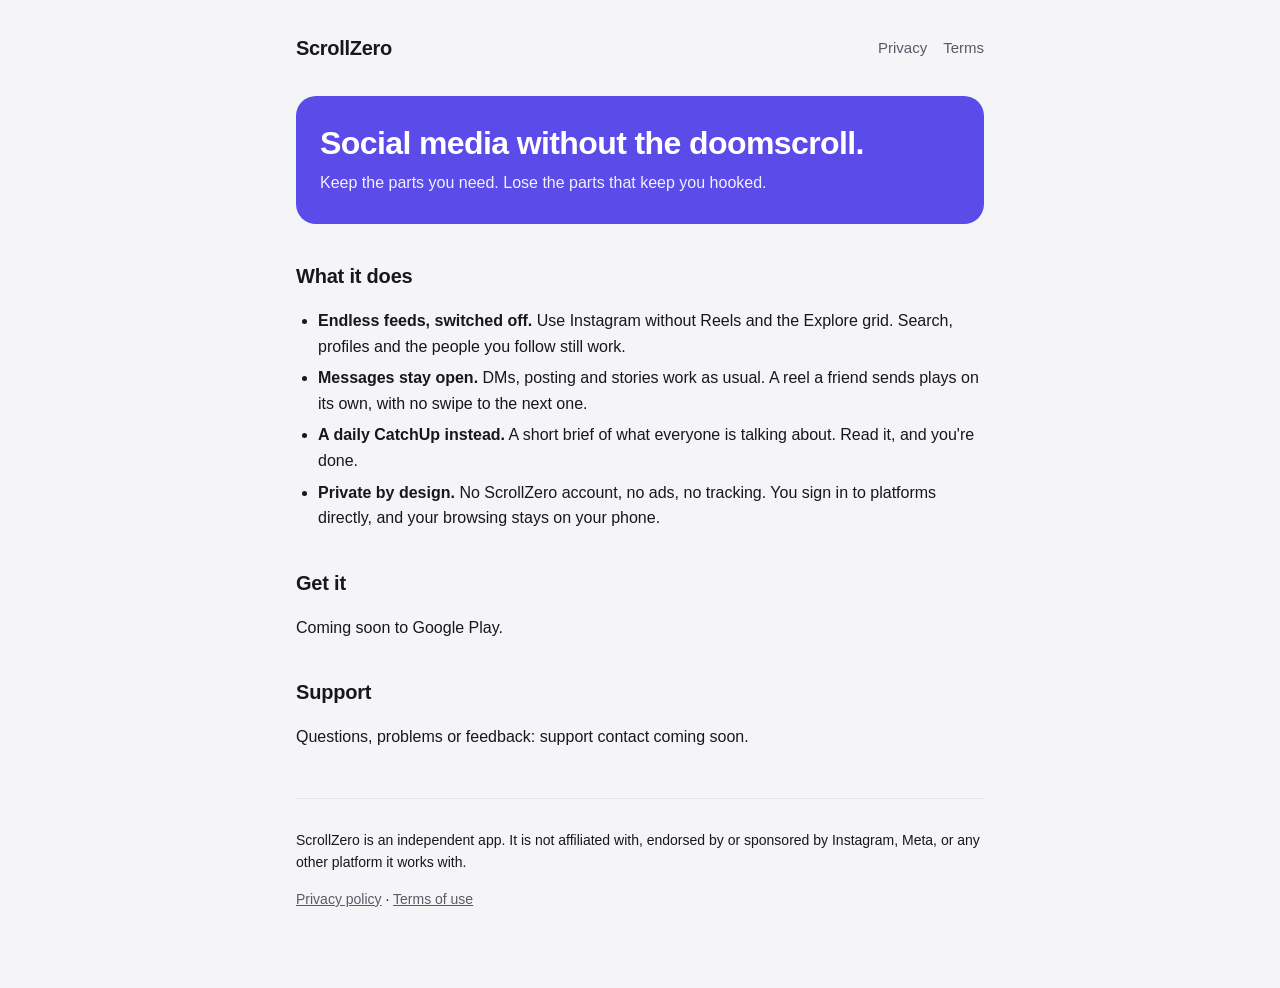
==== index.html @ 476f1ce2 "feat: privacy policy, terms and home page SCRLZ-17. Operator named as ScrollZero; governed by the la" ====
<!doctype html>
<html lang="en">
<head>
  <meta charset="utf-8">
  <meta name="viewport" content="width=device-width, initial-scale=1">
  <title>ScrollZero</title>
  <meta name="description" content="ScrollZero: social media without the doomscroll, plus a short daily brief of what everyone is talking about.">
  <link rel="stylesheet" href="styles.css">
</head>
<body>
<main>
  <header class="site">
    <a class="brand" href="./">ScrollZero</a>
    <nav><a href="privacy/">Privacy</a><a href="terms/">Terms</a></nav>
  </header>

  <section class="card">
    <h1>Social media without the doomscroll.</h1>
    <p>Keep the parts you need. Lose the parts that keep you hooked.</p>
  </section>

  <h2>What it does</h2>
  <ul>
    <li><strong>Endless feeds, switched off.</strong> Use Instagram without Reels and the Explore grid. Search, profiles and the people you follow still work.</li>
    <li><strong>Messages stay open.</strong> DMs, posting and stories work as usual. A reel a friend sends plays on its own, with no swipe to the next one.</li>
    <li><strong>A daily CatchUp instead.</strong> A short brief of what everyone is talking about. Read it, and you're done.</li>
    <li><strong>Private by design.</strong> No ScrollZero account, no ads, no tracking. You sign in to platforms directly, and your browsing stays on your phone.</li>
  </ul>

  <h2>Get it</h2>
  <p>Coming soon to Google Play.</p>

  <h2>Support</h2>
  <p>Questions, problems or feedback: support contact coming soon. <!-- SUPPORT_EMAIL: replace with <a href="mailto:ADDRESS">ADDRESS</a> once available --></p>

  <footer>
    <p>ScrollZero is an independent app. It is not affiliated with, endorsed by or sponsored by Instagram, Meta, or any other platform it works with.</p>
    <p><a href="privacy/">Privacy policy</a> · <a href="terms/">Terms of use</a></p>
  </footer>
</main>
</body>
</html>
---- styles.css ----
:root {
  --bg: #f5f5f7;
  --surface: #ffffff;
  --text: #17171c;
  --muted: #5a5a66;
  --border: #e4e4ea;
  --brief: #5b4be8;
  --on-brief: #ffffff;
  --link: #4a3bd6;
  color-scheme: light dark;
}
@media (prefers-color-scheme: dark) {
  :root {
    --bg: #0e0e12;
    --surface: #18181f;
    --text: #f5f5f7;
    --muted: #a1a1aa;
    --border: #26262f;
    --link: #a5b4fc;
  }
}
* { box-sizing: border-box; }
html { -webkit-text-size-adjust: 100%; }
body {
  margin: 0;
  background: var(--bg);
  color: var(--text);
  font: 16px/1.6 -apple-system, BlinkMacSystemFont, "Segoe UI", Roboto, Helvetica, Arial, sans-serif;
}
main { max-width: 720px; margin: 0 auto; padding: 32px 16px 64px; }
header.site { display: flex; align-items: center; justify-content: space-between; gap: 12px; margin-bottom: 32px; }
header.site a.brand { color: var(--text); font-weight: 700; font-size: 20px; letter-spacing: -0.3px; text-decoration: none; }
nav a { color: var(--muted); text-decoration: none; margin-left: 16px; font-size: 15px; }
nav a:hover, nav a[aria-current="page"] { color: var(--text); }
h1 { font-size: 32px; line-height: 1.2; letter-spacing: -0.6px; margin: 0 0 8px; }
h2 { font-size: 20px; margin: 36px 0 8px; letter-spacing: -0.2px; }
p, li { color: var(--text); }
.muted { color: var(--muted); }
a { color: var(--link); }
ul { padding-left: 22px; }
li { margin: 6px 0; }
.card {
  background: var(--brief);
  color: var(--on-brief);
  border-radius: 20px;
  padding: 28px 24px;
  margin: 8px 0 28px;
}
.card h1, .card p { color: var(--on-brief); }
.card p { opacity: 0.92; margin: 0; }
.summary { background: var(--surface); border: 1px solid var(--border); border-radius: 16px; padding: 4px 20px; }
table { width: 100%; border-collapse: collapse; font-size: 15px; }
th, td { text-align: left; padding: 10px 8px; border-bottom: 1px solid var(--border); vertical-align: top; }
th { color: var(--muted); font-weight: 600; }
.table-wrap { overflow-x: auto; }
footer { margin-top: 48px; padding-top: 16px; border-top: 1px solid var(--border); font-size: 14px; color: var(--muted); }
footer a { color: var(--muted); }
@media (max-width: 480px) {
  nav a { margin-left: 12px; font-size: 14px; }
  h1 { font-size: 28px; }
}
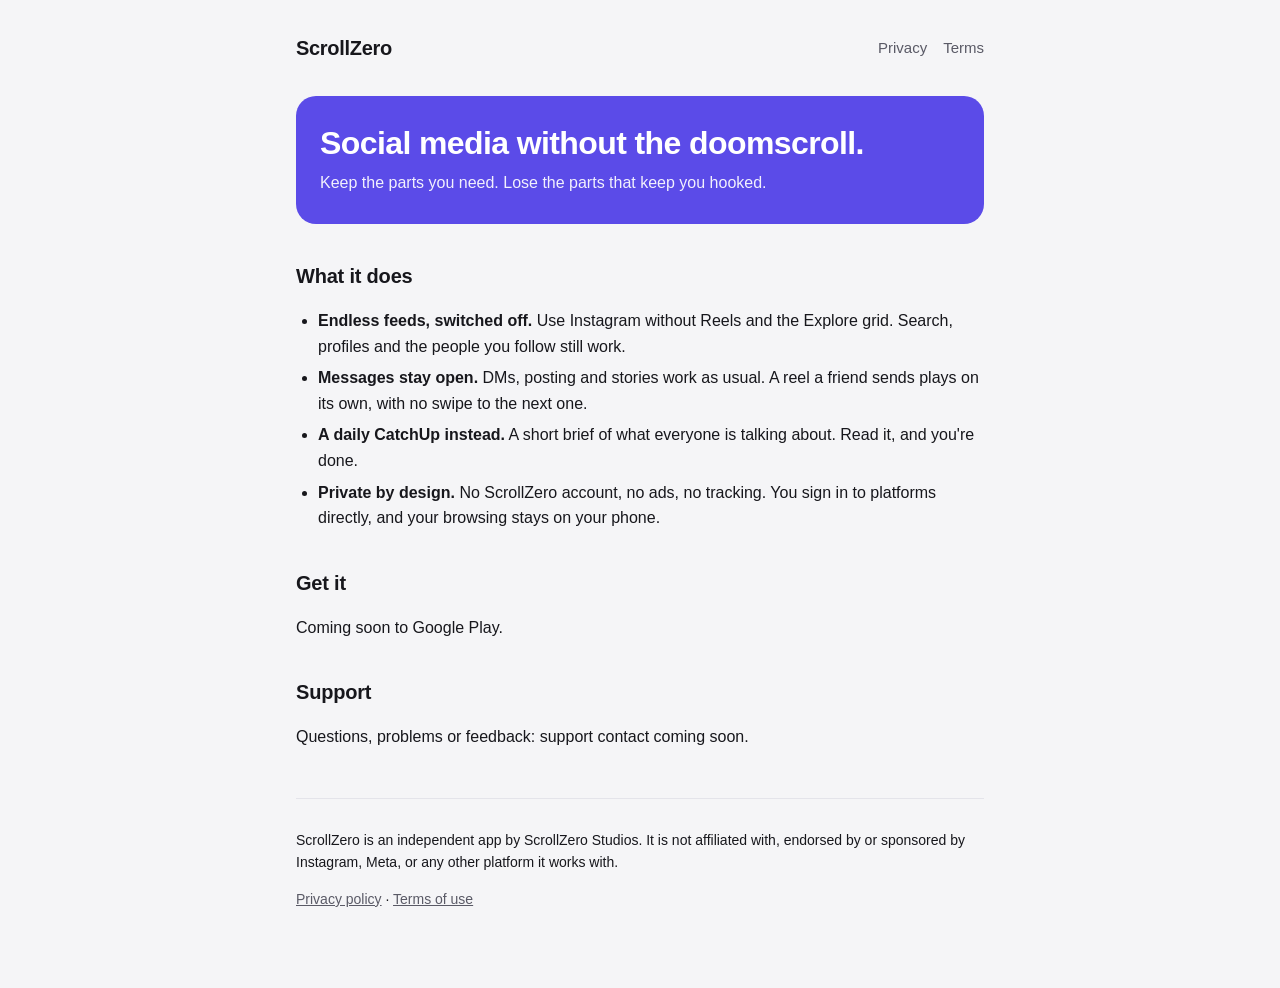
==== commit 665d3c63: "docs(site): name the operator ScrollZero Studios The Google Play developer name is now ScrollZero St" ====
--- a/index.html
+++ b/index.html
@@ -34,7 +34,7 @@
   <p>Questions, problems or feedback: support contact coming soon. <!-- SUPPORT_EMAIL: replace with <a href="mailto:ADDRESS">ADDRESS</a> once available --></p>
 
   <footer>
-    <p>ScrollZero is an independent app. It is not affiliated with, endorsed by or sponsored by Instagram, Meta, or any other platform it works with.</p>
+    <p>ScrollZero is an independent app by ScrollZero Studios. It is not affiliated with, endorsed by or sponsored by Instagram, Meta, or any other platform it works with.</p>
     <p><a href="privacy/">Privacy policy</a> · <a href="terms/">Terms of use</a></p>
   </footer>
 </main>
